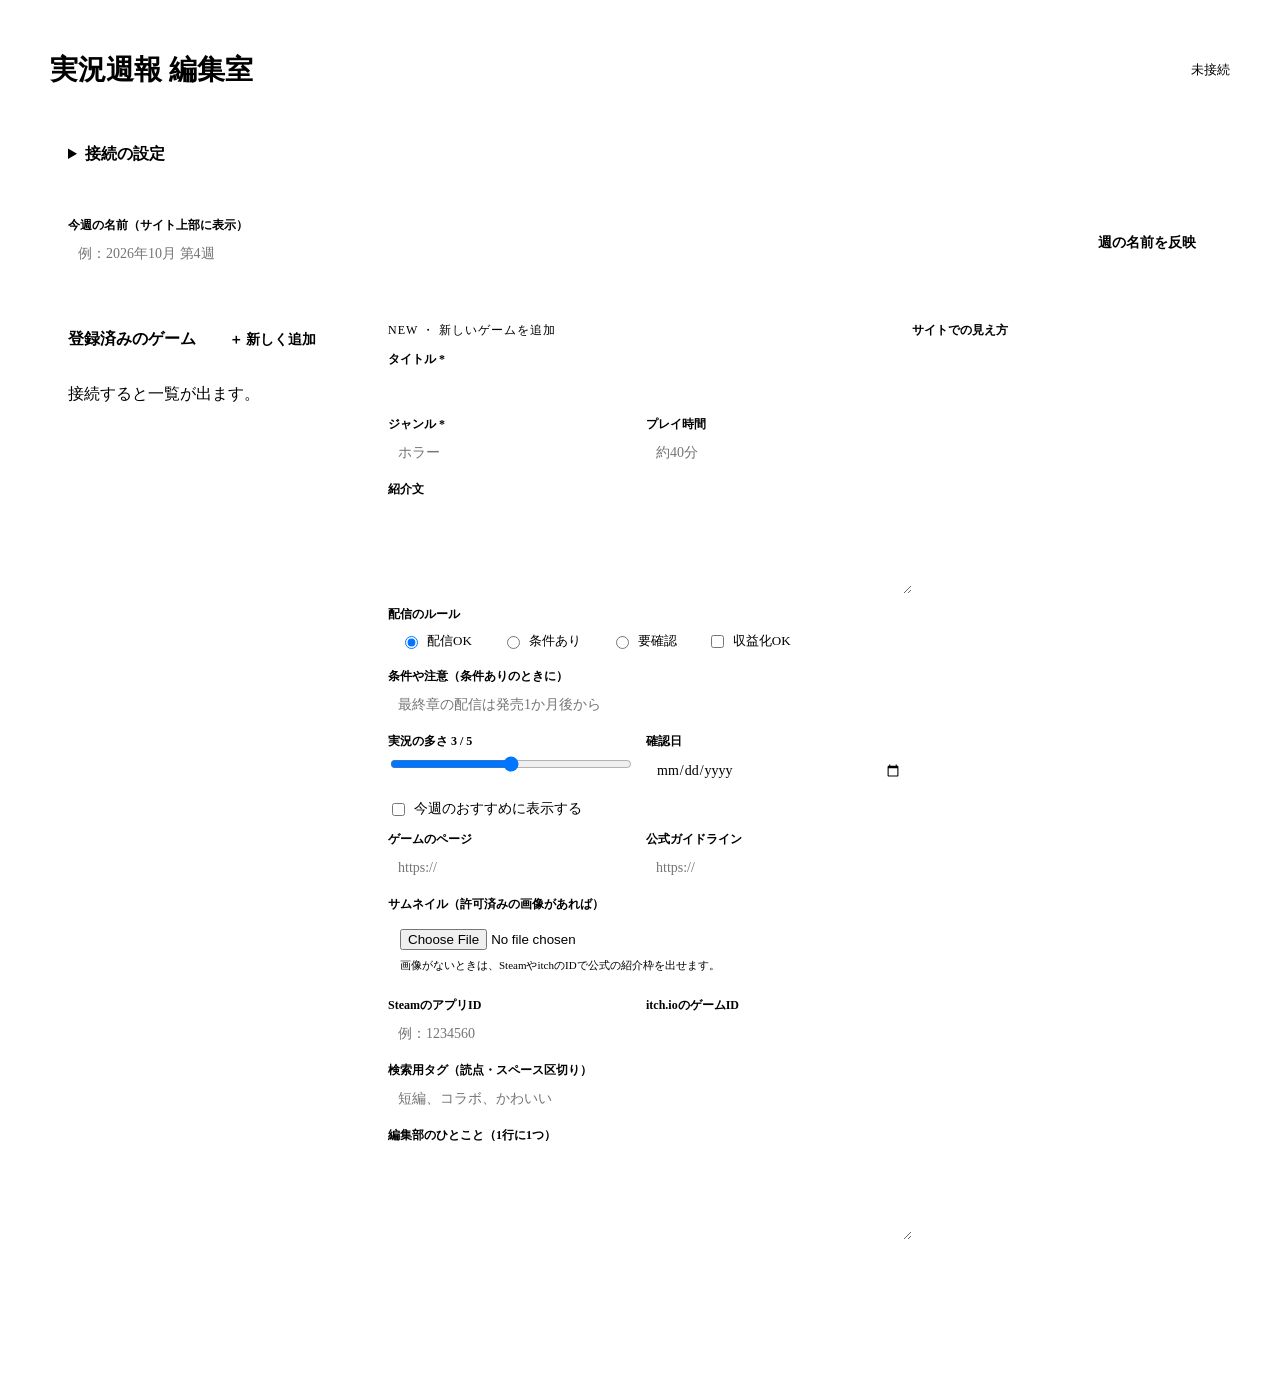
==== admin.html @ f5b8ed6a "Rename jikkyo-site/admin.html to admin.html" ====
<!doctype html>
<html lang="ja">
<head>
<meta charset="utf-8">
<meta name="viewport" content="width=device-width, initial-scale=1, viewport-fit=cover">
<meta name="robots" content="noindex, nofollow">
<title>実況週報 編集室</title>
<link rel="preconnect" href="https://fonts.googleapis.com">
<link rel="stylesheet" href="https://fonts.googleapis.com/css2?family=Dela+Gothic+One&family=Zen+Kaku+Gothic+New:wght@400;500;700&family=JetBrains+Mono:wght@500&display=swap">
<link rel="stylesheet" href="style.css">
<style>
.admin{max-width:1180px;margin:0 auto;padding-left:max(16px,env(safe-area-inset-left,0px));padding-right:max(16px,env(safe-area-inset-right,0px));padding-block:24px 64px;display:grid;gap:20px}
.top{display:flex;align-items:center;justify-content:space-between;gap:12px;flex-wrap:wrap}
.top h1{font-size:28px}
.conn{font-size:13px;display:flex;align-items:center;gap:8px;color:var(--muted)}
.conn .dot{width:9px;height:9px;border-radius:50%;background:var(--line)}
.conn.ok .dot{background:var(--ok)} .conn.err .dot{background:var(--tally)}
.panel{background:var(--surface);border:1px solid var(--line);border-radius:10px;padding:16px 18px}
details.panel summary{cursor:pointer;font-weight:700}
.grid2{display:grid;grid-template-columns:repeat(auto-fit,minmax(200px,1fr));gap:12px;margin-top:12px;align-items:start}
input[type=range]{accent-color:var(--tally)}
.field{display:grid;gap:4px;min-width:0}
.field>span{font-size:12px;font-weight:700;color:var(--muted)}
.field small{font-size:11px;color:var(--muted)}
input[type=text],input[type=url],input[type=password],input[type=date],textarea,select{font:inherit;font-size:14px;width:100%;background:var(--bg);color:var(--ink);border:1px solid var(--line);border-radius:8px;padding:8px 10px}
textarea{min-height:76px;resize:vertical}
input:focus,textarea:focus,select:focus{outline:2px solid var(--tally);outline-offset:1px}
.row{display:flex;gap:10px;align-items:center;flex-wrap:wrap}
.btn{font:inherit;font-size:14px;font-weight:700;border:0;border-radius:8px;padding:9px 16px;cursor:pointer;background:var(--chip);color:var(--ink)}
.btn.primary{background:var(--tally);color:#fff}
.btn.danger{background:transparent;color:var(--tally);border:1.5px solid var(--tally)}
.btn:disabled{opacity:.5;cursor:wait}
.main{display:grid;grid-template-columns:minmax(0,300px) minmax(0,1fr);gap:20px;align-items:start}
@media (max-width:860px){.main{grid-template-columns:1fr}}
.glist{display:grid;gap:6px;max-height:70vh;overflow:auto}
.gitem{display:flex;align-items:center;gap:8px;padding:8px 10px;border-radius:8px;border:1px solid transparent;cursor:pointer;background:none;font:inherit;color:inherit;text-align:left;width:100%}
.gitem:hover{background:var(--chip)}
.gitem[aria-current="true"]{border-color:var(--tally);background:var(--chip)}
.gitem .t{flex:1;min-width:0;overflow:hidden;text-overflow:ellipsis;white-space:nowrap;font-size:14px}
.gitem .s{font-size:11px;font-family:var(--mono);color:var(--muted)}
.editor{display:grid;grid-template-columns:minmax(0,1fr) minmax(0,300px);gap:20px;align-items:start}
@media (max-width:1060px){.editor{grid-template-columns:1fr}}
form{display:grid;gap:12px}
.seg{display:flex;gap:6px;flex-wrap:wrap}
.seg label{display:flex;align-items:center;gap:6px;font-size:13px;background:var(--bg);border:1px solid var(--line);border-radius:999px;padding:5px 12px;cursor:pointer}
.seg input{accent-color:var(--tally)}
.preview{position:sticky;top:16px;display:grid;gap:8px}
.preview>span{font-size:12px;font-weight:700;color:var(--muted)}
.drop{border:1.5px dashed var(--line);border-radius:8px;padding:12px;font-size:13px;color:var(--muted);display:grid;gap:8px}
.drop img{max-height:120px;border-radius:6px;justify-self:start}
.toast{position:fixed;left:50%;bottom:calc(20px + env(safe-area-inset-bottom,0px));transform:translateX(-50%);background:var(--pop);color:var(--popink);padding:10px 18px;border-radius:999px;font-size:14px;z-index:20;max-width:calc(100% - 32px)}
.toast.err{background:var(--tally);color:#fff}
.mode{font-family:var(--mono);font-size:12px;color:var(--tally);letter-spacing:.08em}
</style>
</head>
<body>
<div class="admin">
  <div class="top">
    <h1>実況週報 編集室</h1>
    <div class="conn" id="conn"><span class="dot"></span><span id="connText">未接続</span></div>
  </div>

  <details class="panel" id="setup">
    <summary>接続の設定</summary>
    <div class="grid2">
      <label class="field"><span>GitHubのユーザー名</span><input type="text" id="owner" placeholder="例：ritsuki" autocomplete="off"></label>
      <label class="field"><span>リポジトリ名</span><input type="text" id="repo" placeholder="例：jikkyo-weekly" autocomplete="off"></label>
      <label class="field"><span>ブランチ</span><input type="text" id="branch" value="main" autocomplete="off"></label>
      <label class="field"><span>アクセストークン</span><input type="password" id="token" placeholder="github_pat_…" autocomplete="off"><small>このパソコンのブラウザにだけ保存されます。</small></label>
    </div>
    <div class="row" style="margin-top:12px">
      <label class="row" style="font-size:13px;gap:6px"><input type="checkbox" id="remember" checked>このパソコンに記憶する</label>
      <button class="btn primary" type="button" id="connect">接続して読み込む</button>
      <button class="btn" type="button" id="forget">保存した設定を消す</button>
    </div>
  </details>

  <div class="panel row">
    <label class="field" style="flex:1;min-width:200px"><span>今週の名前（サイト上部に表示）</span><input type="text" id="week" placeholder="例：2026年10月 第4週"></label>
    <button class="btn" type="button" id="saveWeek">週の名前を反映</button>
  </div>

  <div class="main">
    <div class="panel" style="display:grid;gap:10px">
      <div class="row" style="justify-content:space-between"><strong>登録済みのゲーム</strong><button class="btn" type="button" id="newBtn">＋ 新しく追加</button></div>
      <div class="glist" id="glist"><p class="hint">接続すると一覧が出ます。</p></div>
    </div>

    <div class="panel editor">
      <form id="form" novalidate>
        <div class="mode" id="mode">NEW ・ 新しいゲームを追加</div>
        <label class="field"><span>タイトル *</span><input type="text" id="f_title" required></label>
        <div class="grid2" style="margin:0">
          <label class="field"><span>ジャンル *</span><input type="text" id="f_genre" list="genreList" required placeholder="ホラー"></label>
          <label class="field"><span>プレイ時間</span><input type="text" id="f_time" placeholder="約40分"></label>
        </div>
        <datalist id="genreList"></datalist>
        <label class="field"><span>紹介文</span><textarea id="f_desc"></textarea></label>
        <div class="field"><span>配信のルール</span>
          <div class="seg">
            <label><input type="radio" name="status" value="ok" checked>配信OK</label>
            <label><input type="radio" name="status" value="cond">条件あり</label>
            <label><input type="radio" name="status" value="check">要確認</label>
            <label><input type="checkbox" id="f_money">収益化OK</label>
          </div>
        </div>
        <label class="field"><span>条件や注意（条件ありのときに）</span><input type="text" id="f_note" placeholder="最終章の配信は発売1か月後から"></label>
        <div class="grid2" style="margin:0">
          <label class="field"><span>実況の多さ <b id="heatVal">3</b> / 5</span><input type="range" id="f_heat" min="1" max="5" value="3"></label>
          <label class="field"><span>確認日</span><input type="date" id="f_checked"></label>
        </div>
        <label class="row" style="font-size:14px;gap:6px"><input type="checkbox" id="f_pick">今週のおすすめに表示する</label>
        <div class="grid2" style="margin:0">
          <label class="field"><span>ゲームのページ</span><input type="url" id="f_site" placeholder="https://"></label>
          <label class="field"><span>公式ガイドライン</span><input type="url" id="f_guide" placeholder="https://"></label>
        </div>
        <div class="field"><span>サムネイル（許可済みの画像があれば）</span>
          <div class="drop">
            <input type="file" id="f_image" accept="image/*">
            <img id="imgPrev" alt="" hidden>
            <button class="btn" type="button" id="imgClear" hidden>画像を外す</button>
            <small>画像がないときは、SteamやitchのIDで公式の紹介枠を出せます。</small>
          </div>
        </div>
        <div class="grid2" style="margin:0">
          <label class="field"><span>SteamのアプリID</span><input type="text" id="f_steam" inputmode="numeric" placeholder="例：1234560"></label>
          <label class="field"><span>itch.ioのゲームID</span><input type="text" id="f_itch" inputmode="numeric"></label>
        </div>
        <label class="field"><span>検索用タグ（読点・スペース区切り）</span><input type="text" id="f_tags" placeholder="短編、コラボ、かわいい"></label>
        <label class="field"><span>編集部のひとこと（1行に1つ）</span><textarea id="f_voices"></textarea></label>
        <div class="row" style="justify-content:space-between;margin-top:4px">
          <button class="btn danger" type="button" id="delBtn" hidden>このゲームを削除</button>
          <button class="btn primary" type="submit" id="saveBtn" style="margin-left:auto">追加してサイトに反映</button>
        </div>
      </form>
      <div class="preview"><span>サイトでの見え方</span><div id="prev"></div></div>
    </div>
  </div>
</div>

<script src="card.js"></script>
<script>
const { card, esc } = window.Jikkyo;
const $ = id => document.getElementById(id);
const store = { get(k){ try{ return localStorage.getItem(k) ?? sessionStorage.getItem(k); }catch(e){ return null; } },
                set(k,v,keep){ try{ (keep?localStorage:sessionStorage).setItem(k,v); }catch(e){} },
                clear(){ try{ ["owner","repo","branch","token"].forEach(k=>{localStorage.removeItem(k);sessionStorage.removeItem(k);}); }catch(e){} } };

let DATA = null;            // {week, games}
let editingId = null;       // 編集中のゲームID（新規ならnull）
let pendingImage = null;    // {dataUrl, ext} 新しく選んだ画像
let removeImage = false;    // 既存画像を外す

/* ---------- 文字列 <-> Base64（日本語OK） ---------- */
const toB64 = s => { const b = new TextEncoder().encode(s); let bin=""; for(let i=0;i<b.length;i+=0x8000) bin += String.fromCharCode(...b.subarray(i,i+0x8000)); return btoa(bin); };
const fromB64 = s => new TextDecoder().decode(Uint8Array.from(atob(s.replace(/\s/g,"")), c=>c.charCodeAt(0)));

/* ---------- GitHub API ---------- */
const cfg = () => ({ owner:$("owner").value.trim(), repo:$("repo").value.trim(), branch:$("branch").value.trim()||"main", token:$("token").value.trim() });
async function gh(path, method="GET", body){
  const c = cfg();
  const url = `https://api.github.com/repos/${encodeURIComponent(c.owner)}/${encodeURIComponent(c.repo)}/contents/${path}` + (method==="GET" ? `?ref=${encodeURIComponent(c.branch)}&t=${Date.now()}` : "");
  const res = await fetch(url, { method, headers:{ "Authorization":`Bearer ${c.token}`, "Accept":"application/vnd.github+json", "Content-Type":"application/json" }, body: body ? JSON.stringify({...body, branch:c.branch}) : undefined });
  if (res.status === 404 && method === "GET") return null;
  if (!res.ok){
    const msg = res.status===401 ? "トークンが正しくないか、期限が切れています。"
              : res.status===403 ? "トークンにこのリポジトリへの書き込み権限がありません。"
              : res.status===404 ? "リポジトリが見つかりません。ユーザー名とリポジトリ名を確認してください。"
              : res.status===409 ? "他の更新と重なりました。もう一度押してください。"
              : `GitHubからエラーが返りました（${res.status}）。`;
    throw new Error(msg);
  }
  return res.status === 204 ? null : res.json();
}
async function loadData(){
  const f = await gh("games.json");
  if (!f) return { data:{week:"",games:[]}, sha:null };
  return { data: JSON.parse(fromB64(f.content)), sha: f.sha };
}
/* 最新のgames.jsonを取り直してから変更を当てて保存（上書き事故を防ぐ） */
async function commitData(message, mutate){
  const { data, sha } = await loadData();
  mutate(data);
  await gh("games.json","PUT",{ message, content: toB64(JSON.stringify(data,null,2)+"\n"), ...(sha?{sha}:{}) });
  DATA = data;
}
async function deleteFile(path){
  if (!path || /^https?:/.test(path)) return;
  const f = await gh(path);
  if (f) await gh(path,"DELETE",{ message:`画像を削除: ${path}`, sha:f.sha });
}

/* ---------- 画面 ---------- */
let toastTimer;
function toast(msg, err){
  document.querySelectorAll(".toast").forEach(t=>t.remove());
  const t = document.createElement("div"); t.className = "toast"+(err?" err":""); t.textContent = msg; t.setAttribute("role","status");
  document.body.appendChild(t); clearTimeout(toastTimer); toastTimer = setTimeout(()=>t.remove(), err?7000:4000);
}
function setConn(state, text){ $("conn").className = "conn "+state; $("connText").textContent = text; }
function busy(on){ ["saveBtn","delBtn","saveWeek","connect"].forEach(id=>$(id).disabled = on); }

function renderList(){
  const games = DATA?.games || [];
  $("glist").innerHTML = games.length ? games.map(g=>`<button type="button" class="gitem" data-id="${esc(g.id)}" aria-current="${g.id===editingId}">
      <span class="t">${g.pick?"★ ":""}${esc(g.title)}</span><span class="s">${esc(g.genre)}</span></button>`).join("")
    : `<p class="hint">まだ登録がありません。右のフォームから追加できます。</p>`;
  $("genreList").innerHTML = [...new Set(games.map(g=>g.genre).filter(Boolean))].map(x=>`<option value="${esc(x)}">`).join("");
}

const today = () => new Date(Date.now() - new Date().getTimezoneOffset()*60000).toISOString().slice(0,10);
function isoFromChecked(c){ if(!c) return today(); const m = String(c).match(/^(\d{1,2})\/(\d{1,2})$/); return m ? `${new Date().getFullYear()}-${m[1].padStart(2,"0")}-${m[2].padStart(2,"0")}` : (/^\d{4}-\d{2}-\d{2}$/.test(c)?c:today()); }
function checkedFromIso(iso){ const [,m,d] = iso.split("-"); return `${+m}/${+d}`; }

function fillForm(g){
  editingId = g ? g.id : null; pendingImage = null; removeImage = false;
  $("f_title").value = g?.title || ""; $("f_genre").value = g?.genre || ""; $("f_time").value = g?.time || "";
  $("f_desc").value = g?.desc || ""; $("f_note").value = g?.note || "";
  document.querySelector(`input[name=status][value=${g?.status || "ok"}]`).checked = true;
  $("f_money").checked = g ? !!g.money : false; $("f_pick").checked = !!g?.pick;
  $("f_heat").value = g?.heat || 3; $("heatVal").textContent = $("f_heat").value;
  $("f_checked").value = isoFromChecked(g?.checked);
  $("f_site").value = g?.site || ""; $("f_guide").value = g?.guide || "";
  $("f_steam").value = g?.steam || ""; $("f_itch").value = g?.itch || "";
  $("f_tags").value = (g?.tags || []).join("、");
  $("f_voices").value = (g?.voices || []).map(v=>v.t).join("\n");
  $("f_image").value = "";
  showImage(rawUrl(g?.thumb));
  $("mode").textContent = g ? "EDIT ・ 登録済みのゲームを修正" : "NEW ・ 新しいゲームを追加";
  $("saveBtn").textContent = g ? "修正してサイトに反映" : "追加してサイトに反映";
  $("delBtn").hidden = !g;
  renderList(); preview();
}
function rawUrl(p){ if(!p) return ""; if(/^(https?:|data:)/.test(p)) return p; const c=cfg(); return `https://raw.githubusercontent.com/${c.owner}/${c.repo}/${c.branch}/${p}`; }
function showImage(src){ $("imgPrev").hidden = !src; $("imgClear").hidden = !src; if(src) $("imgPrev").src = src; else $("imgPrev").removeAttribute("src"); }

function readForm(){
  const base = DATA?.games.find(g=>g.id===editingId) || {};
  return {
    id: editingId || ("g" + Date.now().toString(36)),
    title: $("f_title").value.trim(), genre: $("f_genre").value.trim(), time: $("f_time").value.trim(),
    status: document.querySelector("input[name=status]:checked").value, money: $("f_money").checked,
    heat: Number($("f_heat").value), pick: $("f_pick").checked,
    site: $("f_site").value.trim(), guide: $("f_guide").value.trim(),
    thumb: removeImage ? "" : (base.thumb || ""), steam: $("f_steam").value.trim(), itch: $("f_itch").value.trim(),
    tags: $("f_tags").value.split(/[、,，\s]+/).map(s=>s.trim()).filter(Boolean),
    desc: $("f_desc").value.trim(), note: $("f_note").value.trim(),
    voices: $("f_voices").value.split("\n").map(s=>s.trim()).filter(Boolean).map(t=>({t, by:"編集部"})),
    checked: checkedFromIso($("f_checked").value || today()),
  };
}
function preview(){
  const g = readForm();
  if (pendingImage) g.thumb = pendingImage.dataUrl;
  else g.thumb = rawUrl(g.thumb);
  if (!g.title) g.title = "（タイトル）";
  $("prev").innerHTML = card(g, g.pick);
}

/* 画像は横1280pxまでに縮めてから送る */
async function shrink(file){
  const img = await new Promise((ok,ng)=>{ const i=new Image(); i.onload=()=>ok(i); i.onerror=ng; i.src=URL.createObjectURL(file); });
  const scale = Math.min(1, 1280 / img.naturalWidth);
  const c = document.createElement("canvas"); c.width = Math.round(img.naturalWidth*scale); c.height = Math.round(img.naturalHeight*scale);
  c.getContext("2d").drawImage(img,0,0,c.width,c.height); URL.revokeObjectURL(img.src);
  let dataUrl = c.toDataURL("image/webp", .85), ext = "webp";
  if (!dataUrl.startsWith("data:image/webp")) { dataUrl = c.toDataURL("image/jpeg", .85); ext = "jpg"; }
  return { dataUrl, ext };
}

/* ---------- 操作 ---------- */
$("connect").addEventListener("click", async ()=>{
  const c = cfg();
  if (!c.owner || !c.repo || !c.token) { toast("ユーザー名・リポジトリ名・トークンを入れてください。", true); return; }
  const keep = $("remember").checked;
  Object.entries(c).forEach(([k,v])=>store.set(k,v,keep));
  busy(true); setConn("", "接続中…");
  try{
    DATA = (await loadData()).data;
    $("week").value = DATA.week || "";
    setConn("ok", `${c.owner}/${c.repo} に接続中`); $("setup").open = false;
    fillForm(null); toast(`${DATA.games.length}本のゲームを読み込みました。`);
  }catch(e){ setConn("err","接続できません"); toast(e.message, true); }
  busy(false);
});
$("forget").addEventListener("click", ()=>{ store.clear(); $("token").value=""; toast("保存していた設定を消しました。"); });

$("glist").addEventListener("click", e=>{
  const b = e.target.closest(".gitem"); if(!b) return;
  fillForm(DATA.games.find(g=>g.id===b.dataset.id));
  window.scrollTo({top:$("form").getBoundingClientRect().top + scrollY - 20, behavior:"smooth"});
});
$("newBtn").addEventListener("click", ()=>fillForm(null));
$("form").addEventListener("input", e=>{ if(e.target.id==="f_heat") $("heatVal").textContent = e.target.value; preview(); });
$("form").addEventListener("change", preview);

$("f_image").addEventListener("change", async e=>{
  const f = e.target.files[0]; if(!f) return;
  try{ pendingImage = await shrink(f); removeImage = false; showImage(pendingImage.dataUrl); preview(); }
  catch(err){ toast("この画像は読み込めませんでした。PNGかJPEGで試してください。", true); }
});
$("imgClear").addEventListener("click", ()=>{ pendingImage = null; removeImage = true; $("f_image").value=""; showImage(""); preview(); });

$("form").addEventListener("submit", async e=>{
  e.preventDefault();
  if (!DATA) { toast("先に「接続の設定」から接続してください。", true); $("setup").open = true; return; }
  const g = readForm();
  if (!g.title || !g.genre) { toast("タイトルとジャンルは必須です。", true); return; }
  const isNew = !editingId;
  const old = DATA.games.find(x=>x.id===g.id);
  busy(true);
  try{
    if (pendingImage){
      const path = `images/${g.id}-${Date.now().toString(36)}.${pendingImage.ext}`;
      await gh(path,"PUT",{ message:`画像を追加: ${g.title}`, content: pendingImage.dataUrl.split(",")[1] });
      g.thumb = path;
    }
    await commitData(`${isNew?"追加":"修正"}: ${g.title}`, data=>{
      const i = data.games.findIndex(x=>x.id===g.id);
      if (i >= 0) data.games[i] = g; else data.games.unshift(g);
    });
    if (old?.thumb && old.thumb !== g.thumb) await deleteFile(old.thumb).catch(()=>{});
    fillForm(DATA.games.find(x=>x.id===g.id));
    toast(`「${g.title}」を${isNew?"追加":"修正"}しました。1〜2分でサイトに反映されます。`);
  }catch(err){ toast(err.message, true); }
  busy(false);
});

$("delBtn").addEventListener("click", async ()=>{
  const g = DATA?.games.find(x=>x.id===editingId); if(!g) return;
  if (!confirm(`「${g.title}」をサイトから削除します。よろしいですか？`)) return;
  busy(true);
  try{
    await commitData(`削除: ${g.title}`, data=>{ data.games = data.games.filter(x=>x.id!==g.id); });
    await deleteFile(g.thumb).catch(()=>{});
    fillForm(null); toast(`「${g.title}」を削除しました。1〜2分でサイトからも消えます。`);
  }catch(err){ toast(err.message, true); }
  busy(false);
});

$("saveWeek").addEventListener("click", async ()=>{
  if (!DATA) { toast("先に接続してください。", true); $("setup").open = true; return; }
  const w = $("week").value.trim();
  busy(true);
  try{ await commitData(`週の名前を更新: ${w}`, data=>{ data.week = w; }); toast("週の名前を反映しました。"); }
  catch(err){ toast(err.message, true); }
  busy(false);
});

/* 起動時：保存した設定があれば自動で接続 */
["owner","repo","branch","token"].forEach(k=>{ const v = store.get(k); if(v) $(k).value = v; });
$("f_checked").value = today();
preview();
if ($("owner").value && $("repo").value && $("token").value) $("connect").click(); else $("setup").open = true;
</script>
</body>
</html>
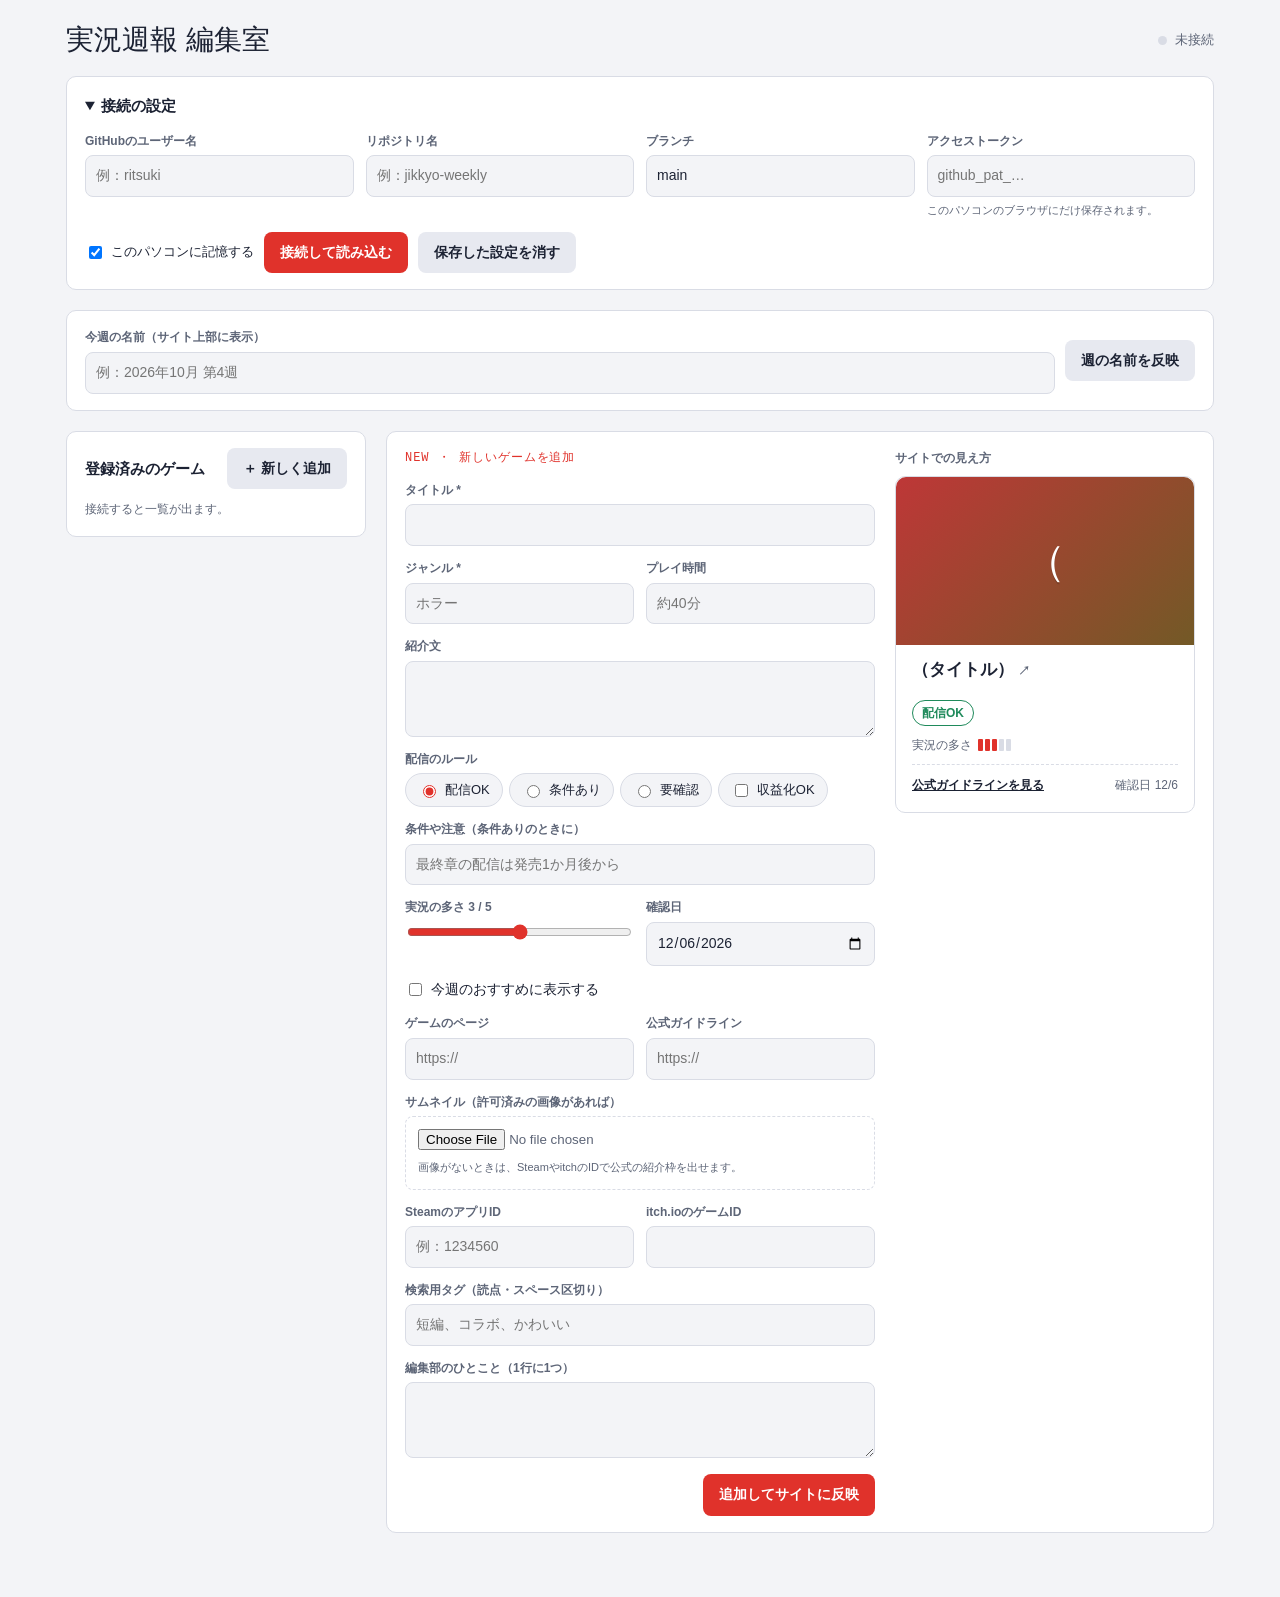
==== commit f8601296: "Update admin.html" ====
--- a/admin.html
+++ b/admin.html
@@ -229,6 +229,7 @@
   $("mode").textContent = g ? "EDIT ・ 登録済みのゲームを修正" : "NEW ・ 新しいゲームを追加";
   $("saveBtn").textContent = g ? "修正してサイトに反映" : "追加してサイトに反映";
   $("delBtn").hidden = !g;
+  resetDel();
   renderList(); preview();
 }
 function rawUrl(p){ if(!p) return ""; if(/^(https?:|data:)/.test(p)) return p; const c=cfg(); return `https://raw.githubusercontent.com/${c.owner}/${c.repo}/${c.branch}/${p}`; }
@@ -326,9 +327,16 @@
   busy(false);
 });
 
+function resetDel(){ const b=$("delBtn"); b.dataset.armed=""; b.textContent="このゲームを削除"; clearTimeout(b._t); }
 $("delBtn").addEventListener("click", async ()=>{
   const g = DATA?.games.find(x=>x.id===editingId); if(!g) return;
-  if (!confirm(`「${g.title}」をサイトから削除します。よろしいですか？`)) return;
+  const btn = $("delBtn");
+  if (btn.dataset.armed !== "1"){
+    btn.dataset.armed = "1"; btn.textContent = "もう一度押すと削除します";
+    clearTimeout(btn._t); btn._t = setTimeout(resetDel, 5000);
+    return;
+  }
+  resetDel();
   busy(true);
   try{
     await commitData(`削除: ${g.title}`, data=>{ data.games = data.games.filter(x=>x.id!==g.id); });
--- a/style.css
+++ b/style.css
@@ -0,0 +1,86 @@
+*,*::before,*::after{box-sizing:border-box}
+html{overflow-x:clip}
+body{margin:0}
+img{max-width:100%}
+/* Layout: 放送局の「番組表」— 上にON AIR帯と検索、今週の3本を大きく、その下にジャンル別の一覧 */
+:root{
+  --bg:#f3f4f7; --surface:#ffffff; --ink:#1c2233; --muted:#5d6577; --line:#d9dce5;
+  --tally:#e0322b; --ok:#1f8a5b; --cond:#b7791f; --check:#5d6577; --chip:#e7e9f0;
+  --pop:#1c2233; --popink:#f3f4f7;
+  --display:"Dela Gothic One","Hiragino Sans","Yu Gothic",sans-serif;
+  --body:"Zen Kaku Gothic New","Hiragino Sans","Yu Gothic",sans-serif;
+  --mono:"JetBrains Mono",ui-monospace,Menlo,monospace;
+}
+@media (prefers-color-scheme:dark){:root:not([data-theme="light"]){
+  --bg:#12151d; --surface:#1b2030; --ink:#e9ecf4; --muted:#9aa2b5; --line:#2d3446;
+  --tally:#ff5a50; --ok:#4cc58c; --cond:#e3a84a; --check:#9aa2b5; --chip:#252b3c;
+  --pop:#e9ecf4; --popink:#12151d; color-scheme:dark}}
+:root[data-theme="dark"]{
+  --bg:#12151d; --surface:#1b2030; --ink:#e9ecf4; --muted:#9aa2b5; --line:#2d3446;
+  --tally:#ff5a50; --ok:#4cc58c; --cond:#e3a84a; --check:#9aa2b5; --chip:#252b3c;
+  --pop:#e9ecf4; --popink:#12151d; color-scheme:dark}
+body{background:var(--bg);color:var(--ink);font-family:var(--body);font-size:15px;line-height:1.7}
+.wrap{max-width:1040px;margin:0 auto;padding-left:max(16px,env(safe-area-inset-left,0px));padding-right:max(16px,env(safe-area-inset-right,0px));padding-block:28px 56px;display:grid;gap:36px}
+header{display:grid;gap:12px}
+.onair{display:flex;align-items:center;gap:10px;font-family:var(--mono);font-size:12px;letter-spacing:.12em;color:var(--muted)}
+.lamp{display:inline-flex;align-items:center;gap:6px;color:var(--tally);font-weight:500}
+.lamp::before{content:"";width:9px;height:9px;border-radius:50%;background:var(--tally);box-shadow:0 0 0 4px color-mix(in srgb,var(--tally) 22%,transparent)}
+@media (prefers-reduced-motion:no-preference){.lamp::before{animation:blink 2.4s ease-in-out infinite}}
+@keyframes blink{50%{opacity:.35}}
+h1{font-family:var(--display);font-weight:400;font-size:clamp(30px,6vw,52px);line-height:1.15;margin:0;text-wrap:balance}
+.lead{margin:0;color:var(--muted);max-width:60ch}
+.search{display:flex;align-items:center;gap:10px;background:var(--surface);border:1.5px solid var(--line);border-radius:999px;padding:4px 6px 4px 18px;max-width:560px}
+.search:focus-within{border-color:var(--tally)}
+.search label{font-family:var(--mono);font-size:12px;color:var(--tally);letter-spacing:.08em;white-space:nowrap}
+.search input{flex:1;min-width:0;font:inherit;border:0;background:transparent;color:var(--ink);padding:8px 0;outline:none}
+.search button{font:inherit;font-size:13px;border:0;background:var(--chip);color:var(--ink);border-radius:999px;padding:6px 12px;cursor:pointer}
+.search button[hidden]{display:none}
+.hint{font-size:12px;color:var(--muted);margin:0}
+h2{font-family:var(--display);font-weight:400;font-size:22px;margin:0 0 14px;display:flex;align-items:baseline;gap:12px;flex-wrap:wrap}
+h2 small{font-family:var(--mono);font-size:12px;color:var(--muted);letter-spacing:.06em}
+.picks{display:grid;grid-template-columns:repeat(auto-fit,minmax(260px,1fr));gap:14px}
+.list{display:grid;grid-template-columns:repeat(auto-fill,minmax(240px,1fr));gap:12px}
+.card{position:relative;background:var(--surface);border:1px solid var(--line);border-radius:10px;overflow:visible;display:grid;align-content:start;min-width:0;transition:transform .15s ease,border-color .15s ease}
+.card:hover{border-color:var(--ink)}
+@media (prefers-reduced-motion:no-preference){.card:hover{transform:translateY(-2px)}}
+.pick{box-shadow:inset 0 3px 0 var(--tally)}
+.thumb{aspect-ratio:16/9;max-width:100%;border-radius:10px 10px 0 0;overflow:hidden;position:relative}
+.thumb img{width:100%;height:100%;object-fit:cover;display:block}
+.ph{width:100%;height:100%;display:grid;place-items:center;font-family:var(--display);font-size:42px;color:#fff;text-shadow:0 2px 0 rgba(0,0,0,.15)}
+.thumb .sample{position:absolute;top:8px;left:8px}
+.thumb.embed{aspect-ratio:auto;position:relative;z-index:2;background:var(--chip)}
+.thumb.steam{height:190px}.thumb.itch{height:167px}
+.thumb.embed iframe{width:100%;height:100%;border:0;display:block}
+.body{padding:14px 16px 16px;display:grid;gap:9px}
+.ttl{font-weight:700;font-size:17px;line-height:1.35;margin:0}
+.ttl a{color:inherit;text-decoration:none}
+.ttl a::after{content:"";position:absolute;inset:0;border-radius:10px}
+.ttl a:focus-visible{outline:none}
+.card:has(.ttl a:focus-visible){outline:2px solid var(--tally);outline-offset:2px}
+.ttl .ext{font-family:var(--mono);font-size:12px;color:var(--muted);margin-left:4px}
+.meta{font-family:var(--mono);font-size:12px;color:var(--muted);display:flex;gap:12px;flex-wrap:wrap;font-variant-numeric:tabular-nums}
+.desc{margin:0;font-size:14px}
+.badges{display:flex;gap:6px;flex-wrap:wrap}
+.b{font-size:12px;font-weight:700;padding:2px 9px;border-radius:999px;border:1.5px solid currentColor;white-space:nowrap}
+.b.ok{color:var(--ok)} .b.cond{color:var(--cond)} .b.check{color:var(--check)}
+.heat{font-size:12px;color:var(--muted);display:flex;align-items:center;gap:6px}
+.bars{display:inline-flex;gap:2px}.bars i{width:5px;height:12px;border-radius:1px;background:var(--line)}.bars i.on{background:var(--tally)}
+.note{font-size:13px;color:var(--muted);border-left:2px solid var(--cond);padding-left:10px;margin:0}
+.foot{position:relative;z-index:2;display:flex;justify-content:space-between;align-items:center;gap:10px;flex-wrap:wrap;font-size:12px;color:var(--muted);border-top:1px dashed var(--line);padding-top:10px}
+.gl{position:relative}
+.gl a{color:var(--ink);font-weight:700}
+.voice-btn{font:inherit;font-size:12px;background:none;border:0;color:var(--tally);cursor:pointer;padding:0;margin-left:8px;text-decoration:underline dotted}
+.pop{position:absolute;left:0;bottom:calc(100% + 10px);width:min(280px,78vw);background:var(--pop);color:var(--popink);border-radius:10px;padding:12px 14px;font-size:13px;line-height:1.6;display:grid;gap:8px;display:none;z-index:5;pointer-events:none}
+.pop::after{content:"";position:absolute;left:22px;top:100%;border:7px solid transparent;border-top-color:var(--pop)}
+.pop q{display:block;quotes:"「" "」"}
+.pop small{font-family:var(--mono);font-size:11px;opacity:.7}
+.gl:hover .pop,.gl:focus-within .pop,.gl.open .pop{display:grid}
+.filters{display:flex;gap:8px;flex-wrap:wrap;margin-bottom:14px}
+.filters button{font:inherit;font-size:13px;background:var(--chip);color:var(--ink);border:1px solid transparent;border-radius:999px;padding:5px 14px;cursor:pointer}
+.filters button[aria-pressed="true"]{background:var(--ink);color:var(--bg)}
+button:focus-visible,.gl a:focus-visible{outline:2px solid var(--tally);outline-offset:2px}
+.empty{grid-column:1/-1;background:var(--surface);border:1px dashed var(--line);border-radius:10px;padding:28px;text-align:center;color:var(--muted)}
+.legend{background:var(--surface);border:1px solid var(--line);border-radius:10px;padding:16px 18px;font-size:13px;color:var(--muted);display:grid;gap:6px}
+.legend strong{color:var(--ink)}
+.sample{font-family:var(--mono);font-size:11px;background:rgba(0,0,0,.45);color:#fff;padding:1px 7px;border-radius:4px}
+mark{background:color-mix(in srgb,var(--tally) 25%,transparent);color:inherit;border-radius:2px}
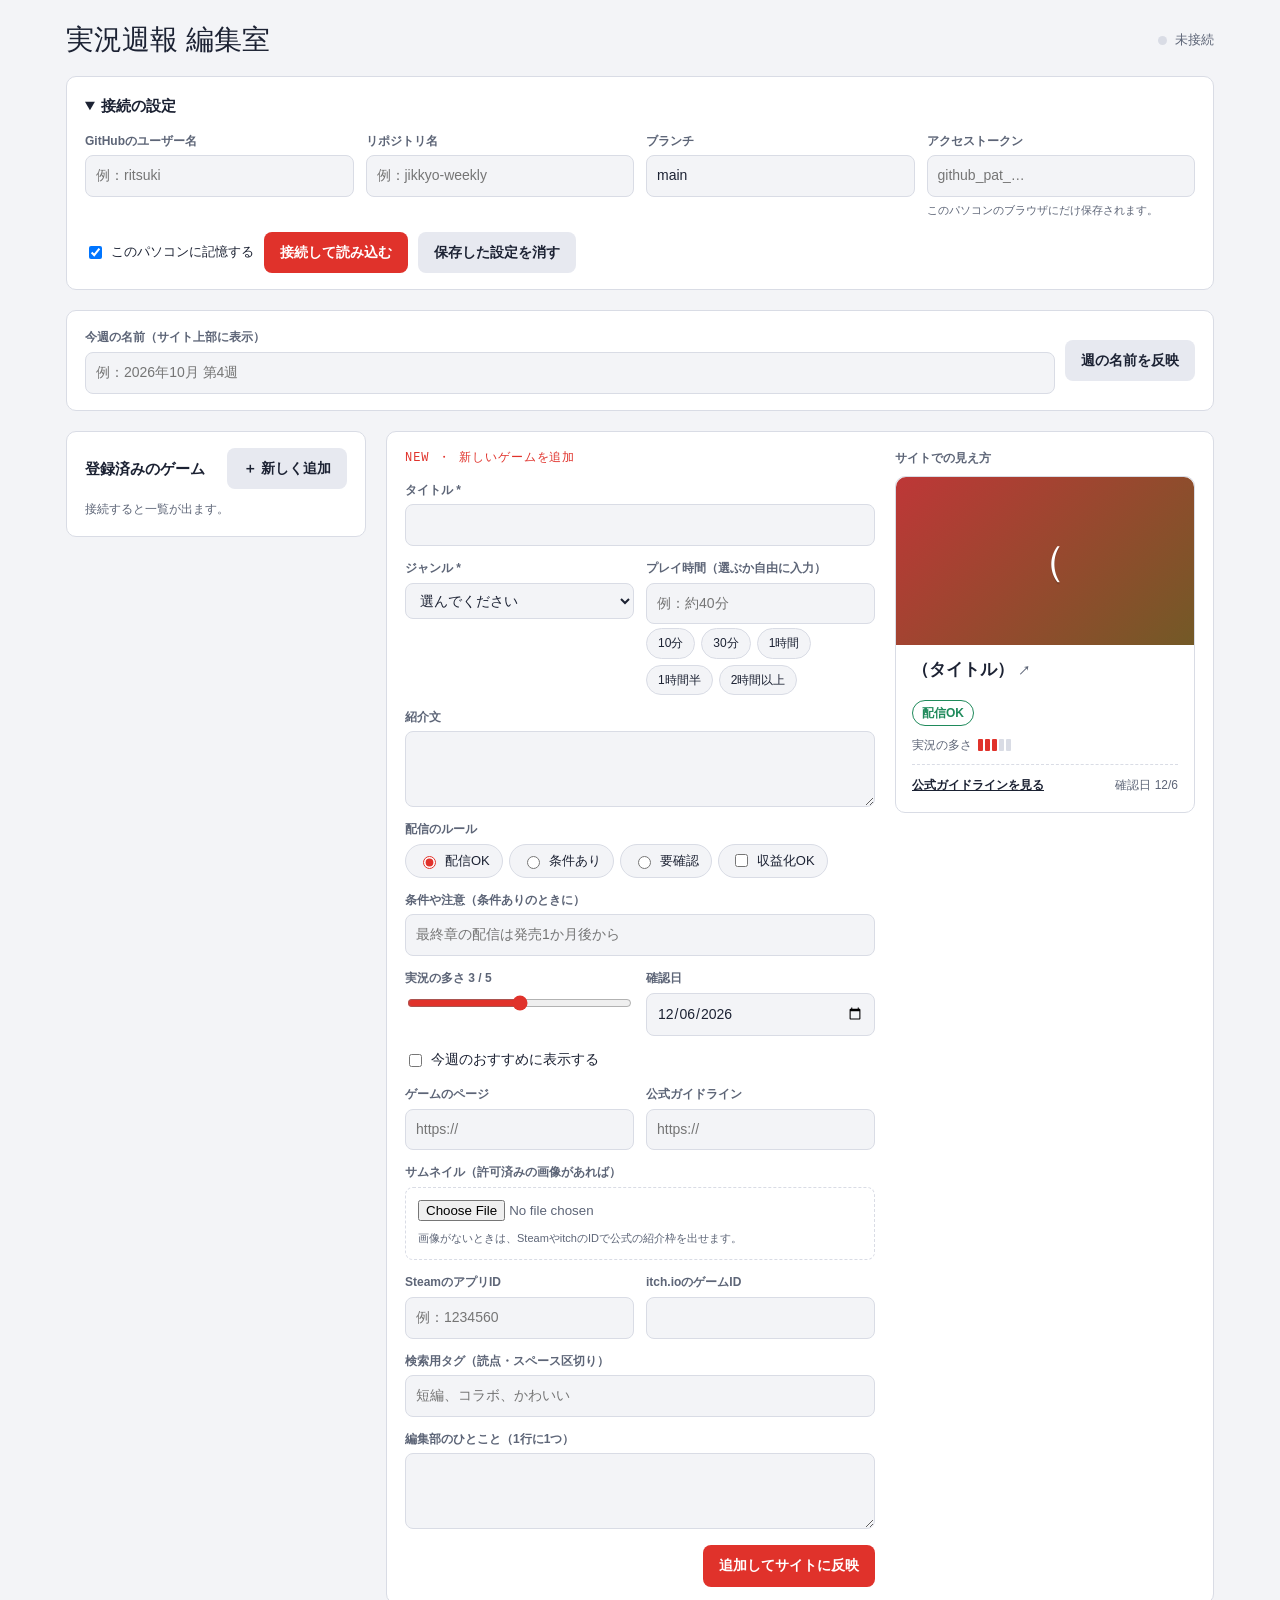
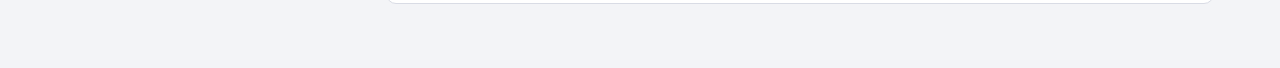
==== commit d211f6a1: "Update admin.html" ====
--- a/admin.html
+++ b/admin.html
@@ -48,6 +48,10 @@
 .preview>span{font-size:12px;font-weight:700;color:var(--muted)}
 .drop{border:1.5px dashed var(--line);border-radius:8px;padding:12px;font-size:13px;color:var(--muted);display:grid;gap:8px}
 .drop img{max-height:120px;border-radius:6px;justify-self:start}
+.flabel{font-size:12px;font-weight:700;color:var(--muted)}
+.chips{display:flex;gap:6px;flex-wrap:wrap}
+.chips button{font:inherit;font-size:12px;background:var(--bg);color:var(--ink);border:1px solid var(--line);border-radius:999px;padding:4px 11px;cursor:pointer}
+.chips button[aria-pressed="true"]{background:var(--ink);color:var(--bg);border-color:var(--ink)}
 .toast{position:fixed;left:50%;bottom:calc(20px + env(safe-area-inset-bottom,0px));transform:translateX(-50%);background:var(--pop);color:var(--popink);padding:10px 18px;border-radius:999px;font-size:14px;z-index:20;max-width:calc(100% - 32px)}
 .toast.err{background:var(--tally);color:#fff}
 .mode{font-family:var(--mono);font-size:12px;color:var(--tally);letter-spacing:.08em}
@@ -91,10 +95,9 @@
         <div class="mode" id="mode">NEW ・ 新しいゲームを追加</div>
         <label class="field"><span>タイトル *</span><input type="text" id="f_title" required></label>
         <div class="grid2" style="margin:0">
-          <label class="field"><span>ジャンル *</span><input type="text" id="f_genre" list="genreList" required placeholder="ホラー"></label>
-          <label class="field"><span>プレイ時間</span><input type="text" id="f_time" placeholder="約40分"></label>
-        </div>
-        <datalist id="genreList"></datalist>
+          <label class="field"><span>ジャンル *</span><select id="f_genre" required></select></label>
+          <div class="field"><label for="f_time" class="flabel">プレイ時間（選ぶか自由に入力）</label><input type="text" id="f_time" placeholder="例：約40分"><div class="chips" id="timeChips"></div></div>
+        </div>
         <label class="field"><span>紹介文</span><textarea id="f_desc"></textarea></label>
         <div class="field"><span>配信のルール</span>
           <div class="seg">
@@ -205,7 +208,6 @@
   $("glist").innerHTML = games.length ? games.map(g=>`<button type="button" class="gitem" data-id="${esc(g.id)}" aria-current="${g.id===editingId}">
       <span class="t">${g.pick?"★ ":""}${esc(g.title)}</span><span class="s">${esc(g.genre)}</span></button>`).join("")
     : `<p class="hint">まだ登録がありません。右のフォームから追加できます。</p>`;
-  $("genreList").innerHTML = [...new Set(games.map(g=>g.genre).filter(Boolean))].map(x=>`<option value="${esc(x)}">`).join("");
 }
 
 const today = () => new Date(Date.now() - new Date().getTimezoneOffset()*60000).toISOString().slice(0,10);
@@ -214,7 +216,7 @@
 
 function fillForm(g){
   editingId = g ? g.id : null; pendingImage = null; removeImage = false;
-  $("f_title").value = g?.title || ""; $("f_genre").value = g?.genre || ""; $("f_time").value = g?.time || "";
+  $("f_title").value = g?.title || ""; setGenre(g?.genre); $("f_time").value = g?.time || "";
   $("f_desc").value = g?.desc || ""; $("f_note").value = g?.note || "";
   document.querySelector(`input[name=status][value=${g?.status || "ok"}]`).checked = true;
   $("f_money").checked = g ? !!g.money : false; $("f_pick").checked = !!g?.pick;
@@ -229,6 +231,7 @@
   $("mode").textContent = g ? "EDIT ・ 登録済みのゲームを修正" : "NEW ・ 新しいゲームを追加";
   $("saveBtn").textContent = g ? "修正してサイトに反映" : "追加してサイトに反映";
   $("delBtn").hidden = !g;
+  syncChips();
   resetDel();
   renderList(); preview();
 }
@@ -355,6 +358,19 @@
   busy(false);
 });
 
+/* ジャンルはプルダウン、プレイ時間はボタンで選ぶか自由入力 */
+function setGenre(cur){
+  const base = window.Jikkyo.GENRES, list = [...base];
+  if (cur && !list.includes(cur)) list.push(cur);
+  $("f_genre").innerHTML = `<option value="">選んでください</option>` + list.map(x=>`<option value="${esc(x)}">${esc(x)}${base.includes(x)?"":"（以前のジャンル）"}</option>`).join("");
+  $("f_genre").value = cur || "";
+}
+$("timeChips").innerHTML = window.Jikkyo.TIMES.map(t=>`<button type="button" data-t="${esc(t)}" aria-pressed="false">${esc(t)}</button>`).join("");
+function syncChips(){ const v = $("f_time").value.trim(); $("timeChips").querySelectorAll("button").forEach(b=>b.setAttribute("aria-pressed", String(b.dataset.t===v))); }
+$("timeChips").addEventListener("click", e=>{ const b = e.target.closest("button"); if(!b) return; $("f_time").value = b.dataset.t; syncChips(); preview(); });
+$("f_time").addEventListener("input", syncChips);
+setGenre("");
+
 /* 起動時：保存した設定があれば自動で接続 */
 ["owner","repo","branch","token"].forEach(k=>{ const v = store.get(k); if(v) $(k).value = v; });
 $("f_checked").value = today();
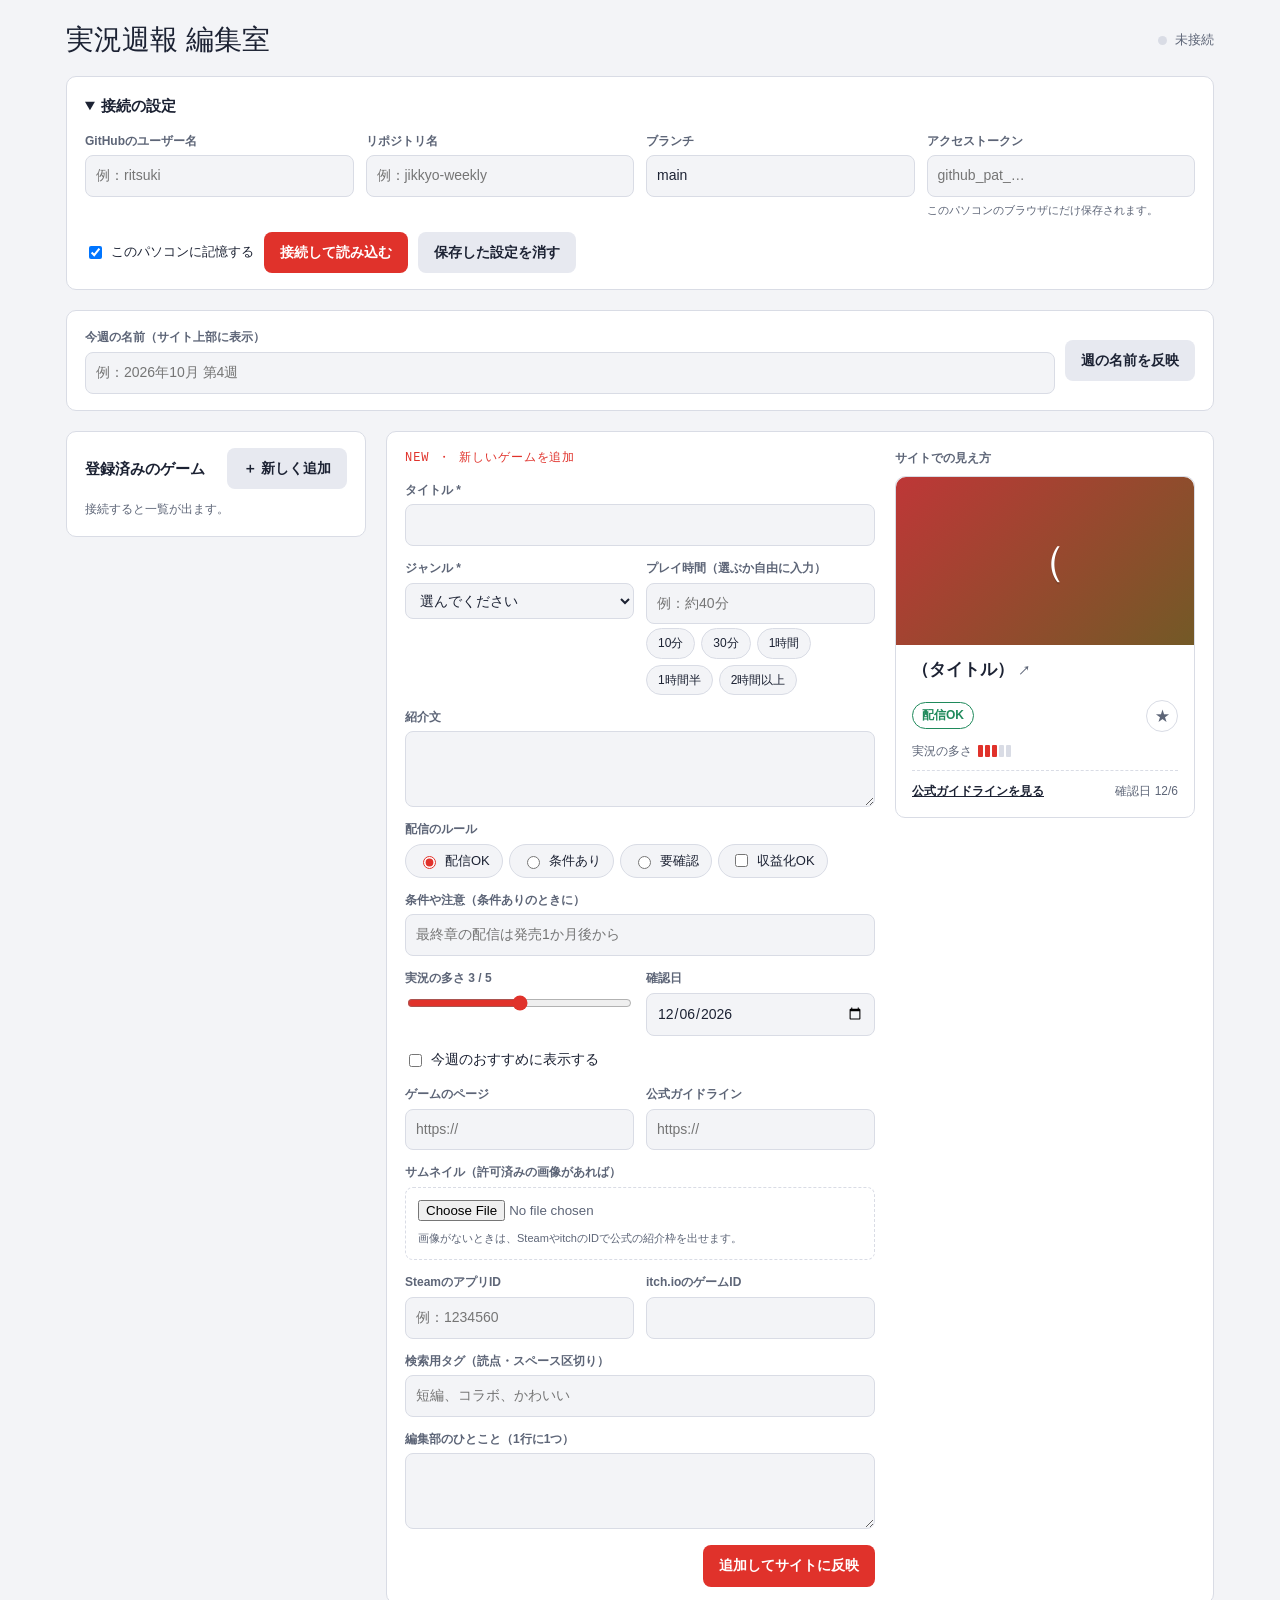
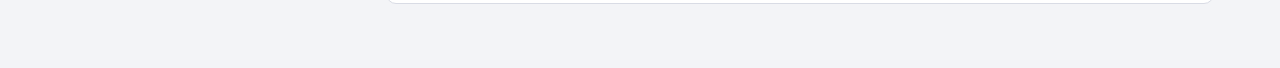
==== commit 18fcc582: "Update admin.html" ====
--- a/admin.html
+++ b/admin.html
@@ -7,7 +7,7 @@
 <title>実況週報 編集室</title>
 <link rel="preconnect" href="https://fonts.googleapis.com">
 <link rel="stylesheet" href="https://fonts.googleapis.com/css2?family=Dela+Gothic+One&family=Zen+Kaku+Gothic+New:wght@400;500;700&family=JetBrains+Mono:wght@500&display=swap">
-<link rel="stylesheet" href="style.css">
+<link rel="stylesheet" href="style.css?v=3">
 <style>
 .admin{max-width:1180px;margin:0 auto;padding-left:max(16px,env(safe-area-inset-left,0px));padding-right:max(16px,env(safe-area-inset-right,0px));padding-block:24px 64px;display:grid;gap:20px}
 .top{display:flex;align-items:center;justify-content:space-between;gap:12px;flex-wrap:wrap}
@@ -96,7 +96,7 @@
         <label class="field"><span>タイトル *</span><input type="text" id="f_title" required></label>
         <div class="grid2" style="margin:0">
           <label class="field"><span>ジャンル *</span><select id="f_genre" required></select></label>
-          <div class="field"><label for="f_time" class="flabel">プレイ時間（選ぶか自由に入力）</label><input type="text" id="f_time" placeholder="例：約40分"><div class="chips" id="timeChips"></div></div>
+          <div class="field"><label for="f_time" class="flabel">プレイ時間（選ぶか自由に入力）</label><input type="text" id="f_time" placeholder="例：約40分" autocomplete="off"><div class="chips" id="timeChips"></div></div>
         </div>
         <label class="field"><span>紹介文</span><textarea id="f_desc"></textarea></label>
         <div class="field"><span>配信のルール</span>
@@ -141,7 +141,7 @@
   </div>
 </div>
 
-<script src="card.js"></script>
+<script src="card.js?v=3"></script>
 <script>
 const { card, esc } = window.Jikkyo;
 const $ = id => document.getElementById(id);
--- a/style.css
+++ b/style.css
@@ -60,7 +60,13 @@
 .ttl .ext{font-family:var(--mono);font-size:12px;color:var(--muted);margin-left:4px}
 .meta{font-family:var(--mono);font-size:12px;color:var(--muted);display:flex;gap:12px;flex-wrap:wrap;font-variant-numeric:tabular-nums}
 .desc{margin:0;font-size:14px}
-.badges{display:flex;gap:6px;flex-wrap:wrap}
+.badges{display:flex;gap:6px;flex-wrap:wrap;align-items:center}
+.fav{margin-left:auto;position:relative;z-index:2;width:32px;height:32px;padding:0;border-radius:50%;border:1.5px solid var(--line);background:var(--surface);color:var(--muted);font-size:15px;line-height:1;display:grid;place-items:center;cursor:pointer;transition:background .15s,color .15s,border-color .15s}
+.fav:hover{border-color:var(--cond);color:var(--cond)}
+.fav[aria-pressed="true"]{background:var(--cond);border-color:var(--cond);color:#fff}
+.fav:focus-visible{outline:2px solid var(--tally);outline-offset:2px}
+@media (prefers-reduced-motion:no-preference){.fav[aria-pressed="true"]{animation:pop .25s ease}}
+@keyframes pop{50%{transform:scale(1.18)}}
 .b{font-size:12px;font-weight:700;padding:2px 9px;border-radius:999px;border:1.5px solid currentColor;white-space:nowrap}
 .b.ok{color:var(--ok)} .b.cond{color:var(--cond)} .b.check{color:var(--check)}
 .heat{font-size:12px;color:var(--muted);display:flex;align-items:center;gap:6px}
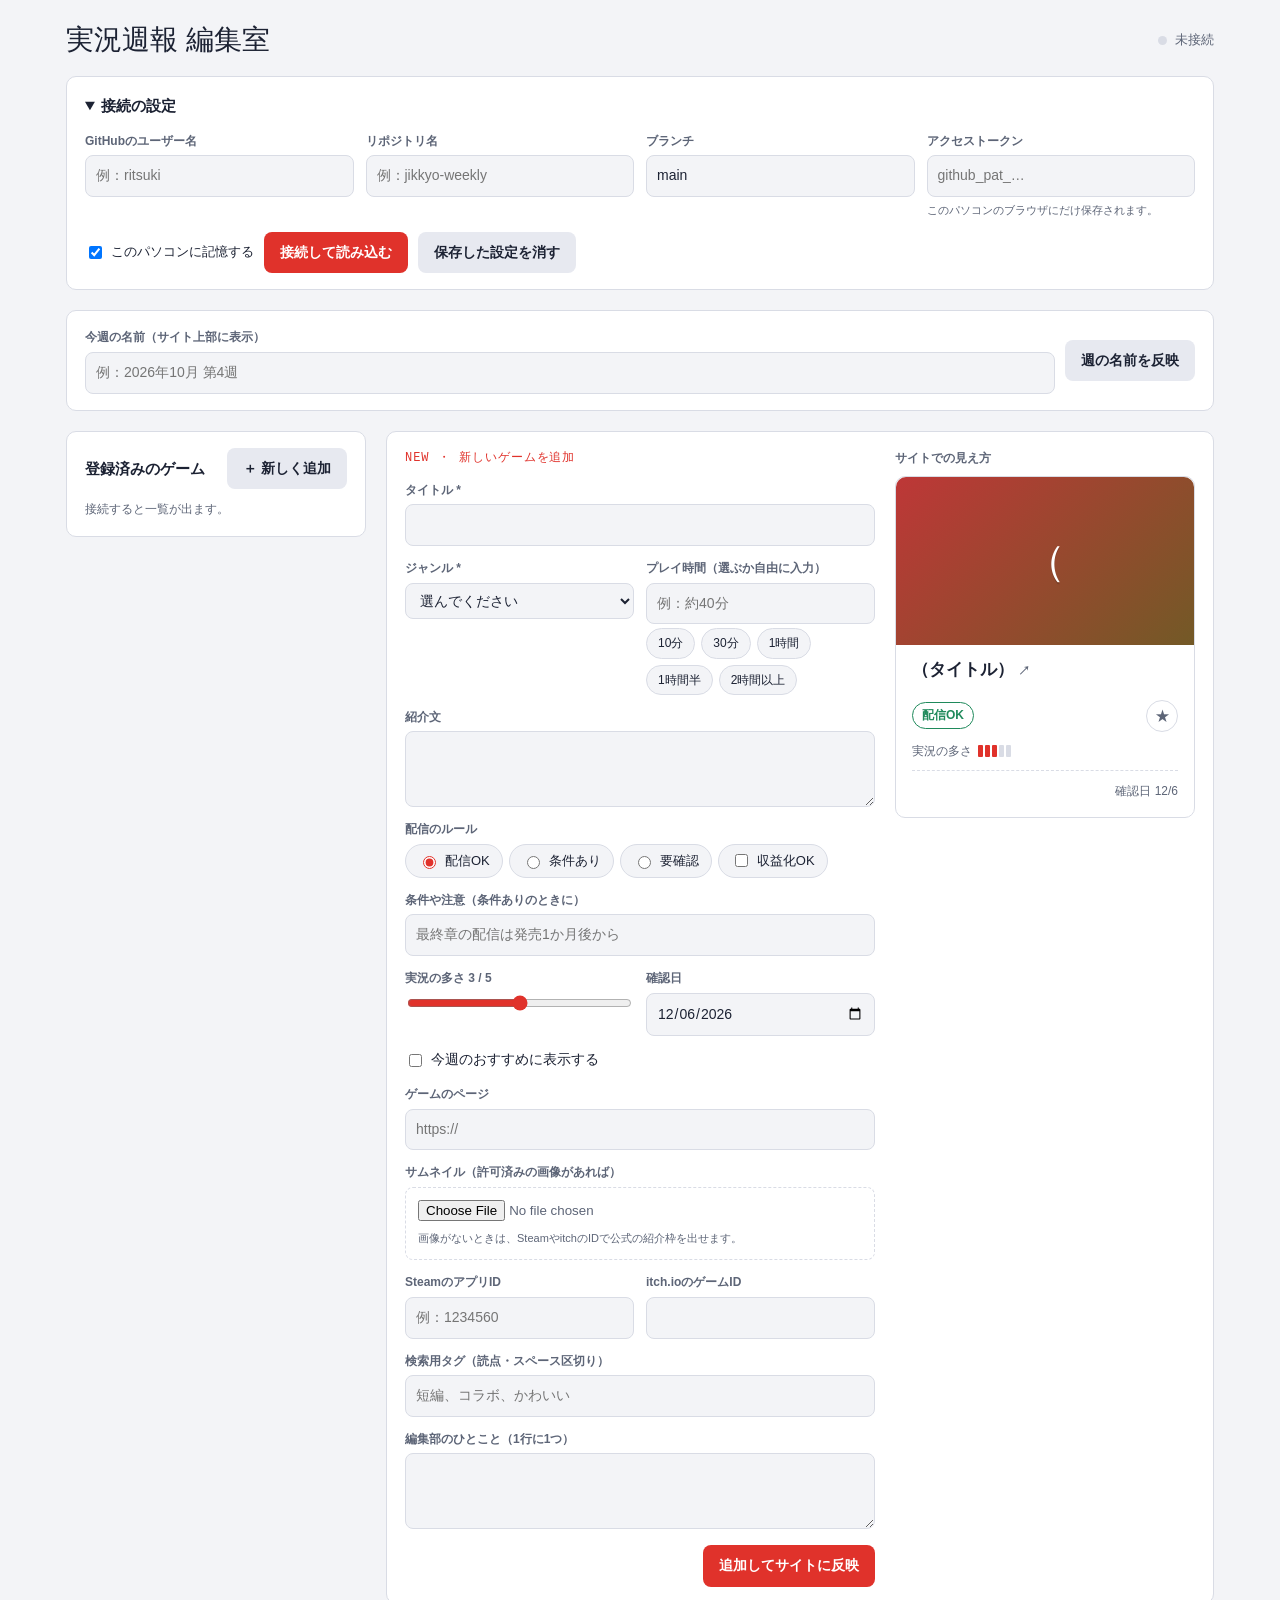
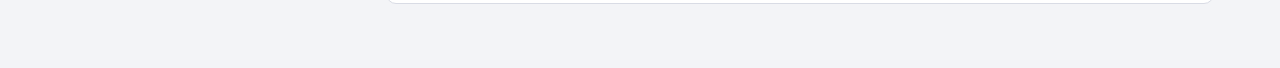
==== commit 3d287396: "Update admin.html" ====
--- a/admin.html
+++ b/admin.html
@@ -7,7 +7,7 @@
 <title>実況週報 編集室</title>
 <link rel="preconnect" href="https://fonts.googleapis.com">
 <link rel="stylesheet" href="https://fonts.googleapis.com/css2?family=Dela+Gothic+One&family=Zen+Kaku+Gothic+New:wght@400;500;700&family=JetBrains+Mono:wght@500&display=swap">
-<link rel="stylesheet" href="style.css?v=3">
+<link rel="stylesheet" href="style.css?v=4">
 <style>
 .admin{max-width:1180px;margin:0 auto;padding-left:max(16px,env(safe-area-inset-left,0px));padding-right:max(16px,env(safe-area-inset-right,0px));padding-block:24px 64px;display:grid;gap:20px}
 .top{display:flex;align-items:center;justify-content:space-between;gap:12px;flex-wrap:wrap}
@@ -115,7 +115,6 @@
         <label class="row" style="font-size:14px;gap:6px"><input type="checkbox" id="f_pick">今週のおすすめに表示する</label>
         <div class="grid2" style="margin:0">
           <label class="field"><span>ゲームのページ</span><input type="url" id="f_site" placeholder="https://"></label>
-          <label class="field"><span>公式ガイドライン</span><input type="url" id="f_guide" placeholder="https://"></label>
         </div>
         <div class="field"><span>サムネイル（許可済みの画像があれば）</span>
           <div class="drop">
@@ -141,7 +140,7 @@
   </div>
 </div>
 
-<script src="card.js?v=3"></script>
+<script src="card.js?v=4"></script>
 <script>
 const { card, esc } = window.Jikkyo;
 const $ = id => document.getElementById(id);
@@ -222,7 +221,7 @@
   $("f_money").checked = g ? !!g.money : false; $("f_pick").checked = !!g?.pick;
   $("f_heat").value = g?.heat || 3; $("heatVal").textContent = $("f_heat").value;
   $("f_checked").value = isoFromChecked(g?.checked);
-  $("f_site").value = g?.site || ""; $("f_guide").value = g?.guide || "";
+  $("f_site").value = g?.site || "";
   $("f_steam").value = g?.steam || ""; $("f_itch").value = g?.itch || "";
   $("f_tags").value = (g?.tags || []).join("、");
   $("f_voices").value = (g?.voices || []).map(v=>v.t).join("\n");
@@ -245,7 +244,7 @@
     title: $("f_title").value.trim(), genre: $("f_genre").value.trim(), time: $("f_time").value.trim(),
     status: document.querySelector("input[name=status]:checked").value, money: $("f_money").checked,
     heat: Number($("f_heat").value), pick: $("f_pick").checked,
-    site: $("f_site").value.trim(), guide: $("f_guide").value.trim(),
+    site: $("f_site").value.trim(), guide: "",
     thumb: removeImage ? "" : (base.thumb || ""), steam: $("f_steam").value.trim(), itch: $("f_itch").value.trim(),
     tags: $("f_tags").value.split(/[、,，\s]+/).map(s=>s.trim()).filter(Boolean),
     desc: $("f_desc").value.trim(), note: $("f_note").value.trim(),
--- a/style.css
+++ b/style.css
@@ -88,5 +88,8 @@
 .empty{grid-column:1/-1;background:var(--surface);border:1px dashed var(--line);border-radius:10px;padding:28px;text-align:center;color:var(--muted)}
 .legend{background:var(--surface);border:1px solid var(--line);border-radius:10px;padding:16px 18px;font-size:13px;color:var(--muted);display:grid;gap:6px}
 .legend strong{color:var(--ink)}
+.site-foot{display:grid;gap:4px;font-size:12px;color:var(--muted);text-align:center}
+.site-foot p{margin:0}
+.site-foot a{color:var(--ink);font-weight:700}
 .sample{font-family:var(--mono);font-size:11px;background:rgba(0,0,0,.45);color:#fff;padding:1px 7px;border-radius:4px}
 mark{background:color-mix(in srgb,var(--tally) 25%,transparent);color:inherit;border-radius:2px}
